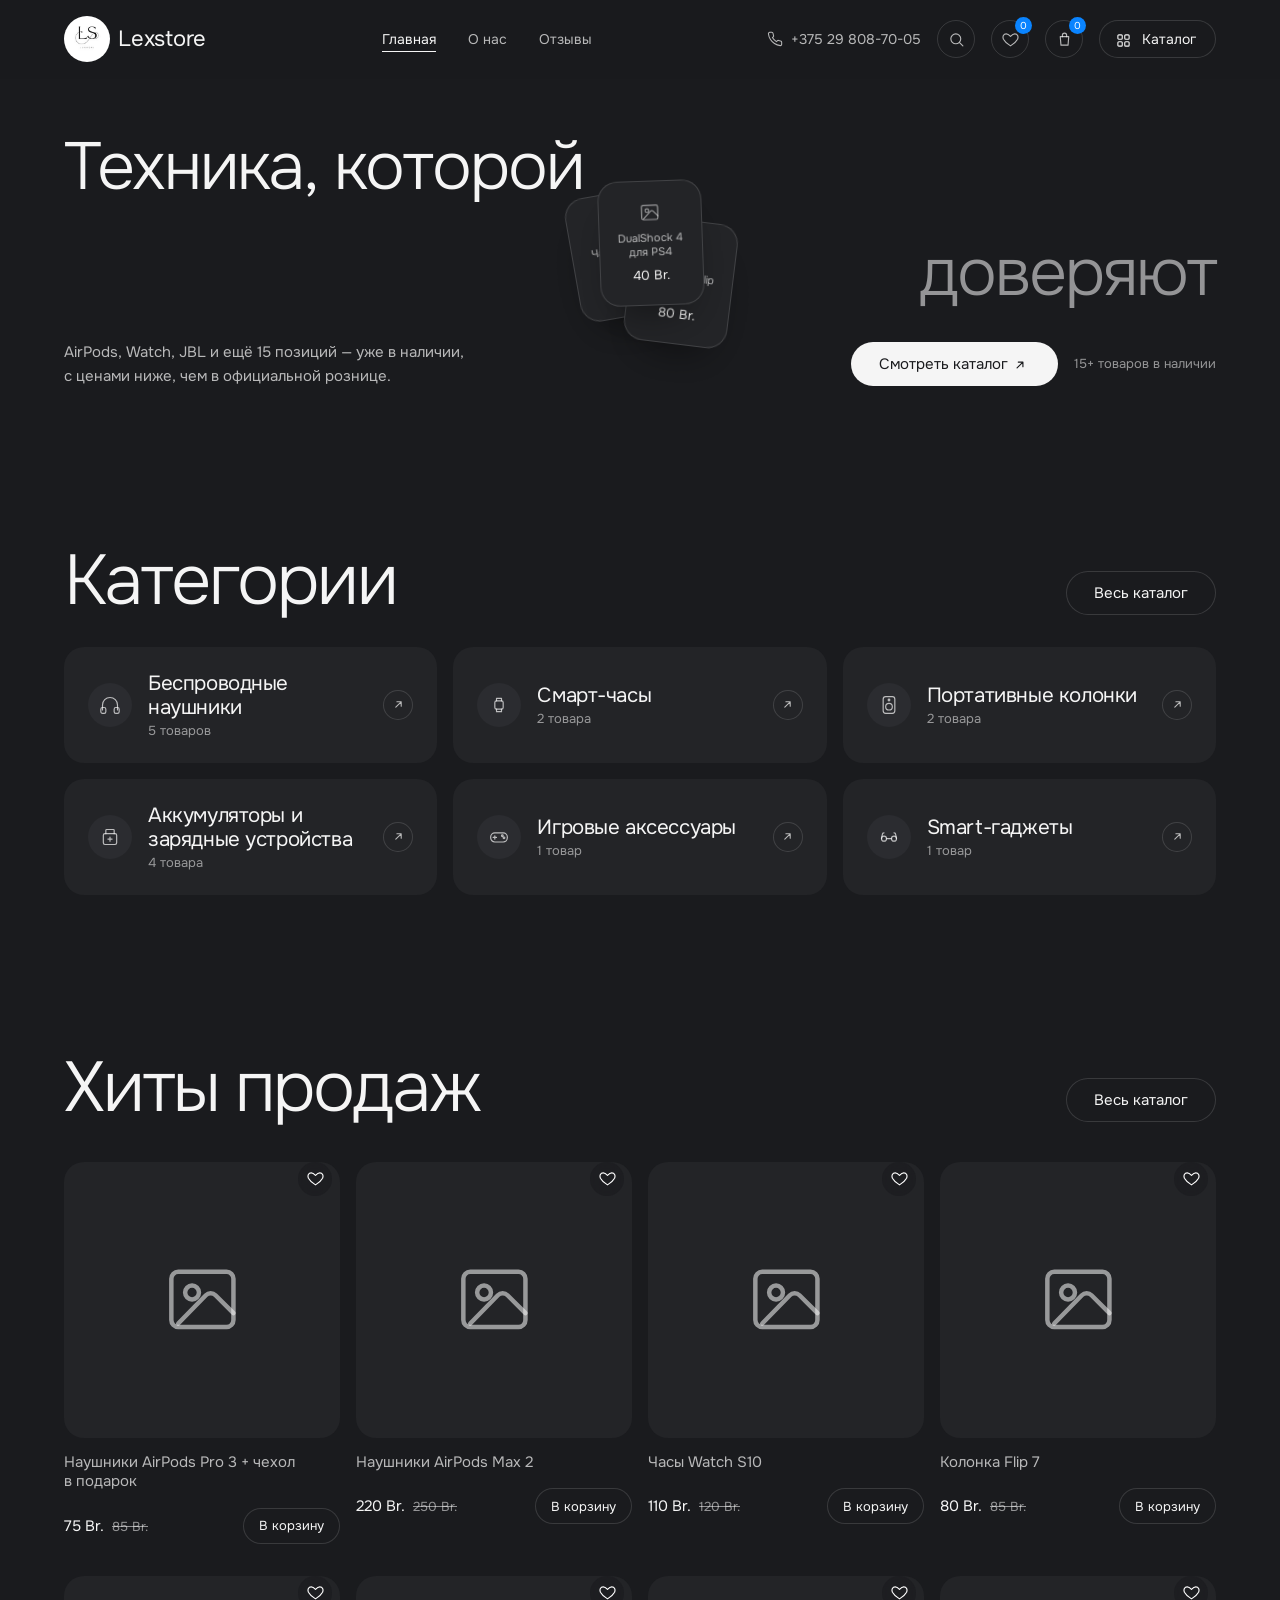
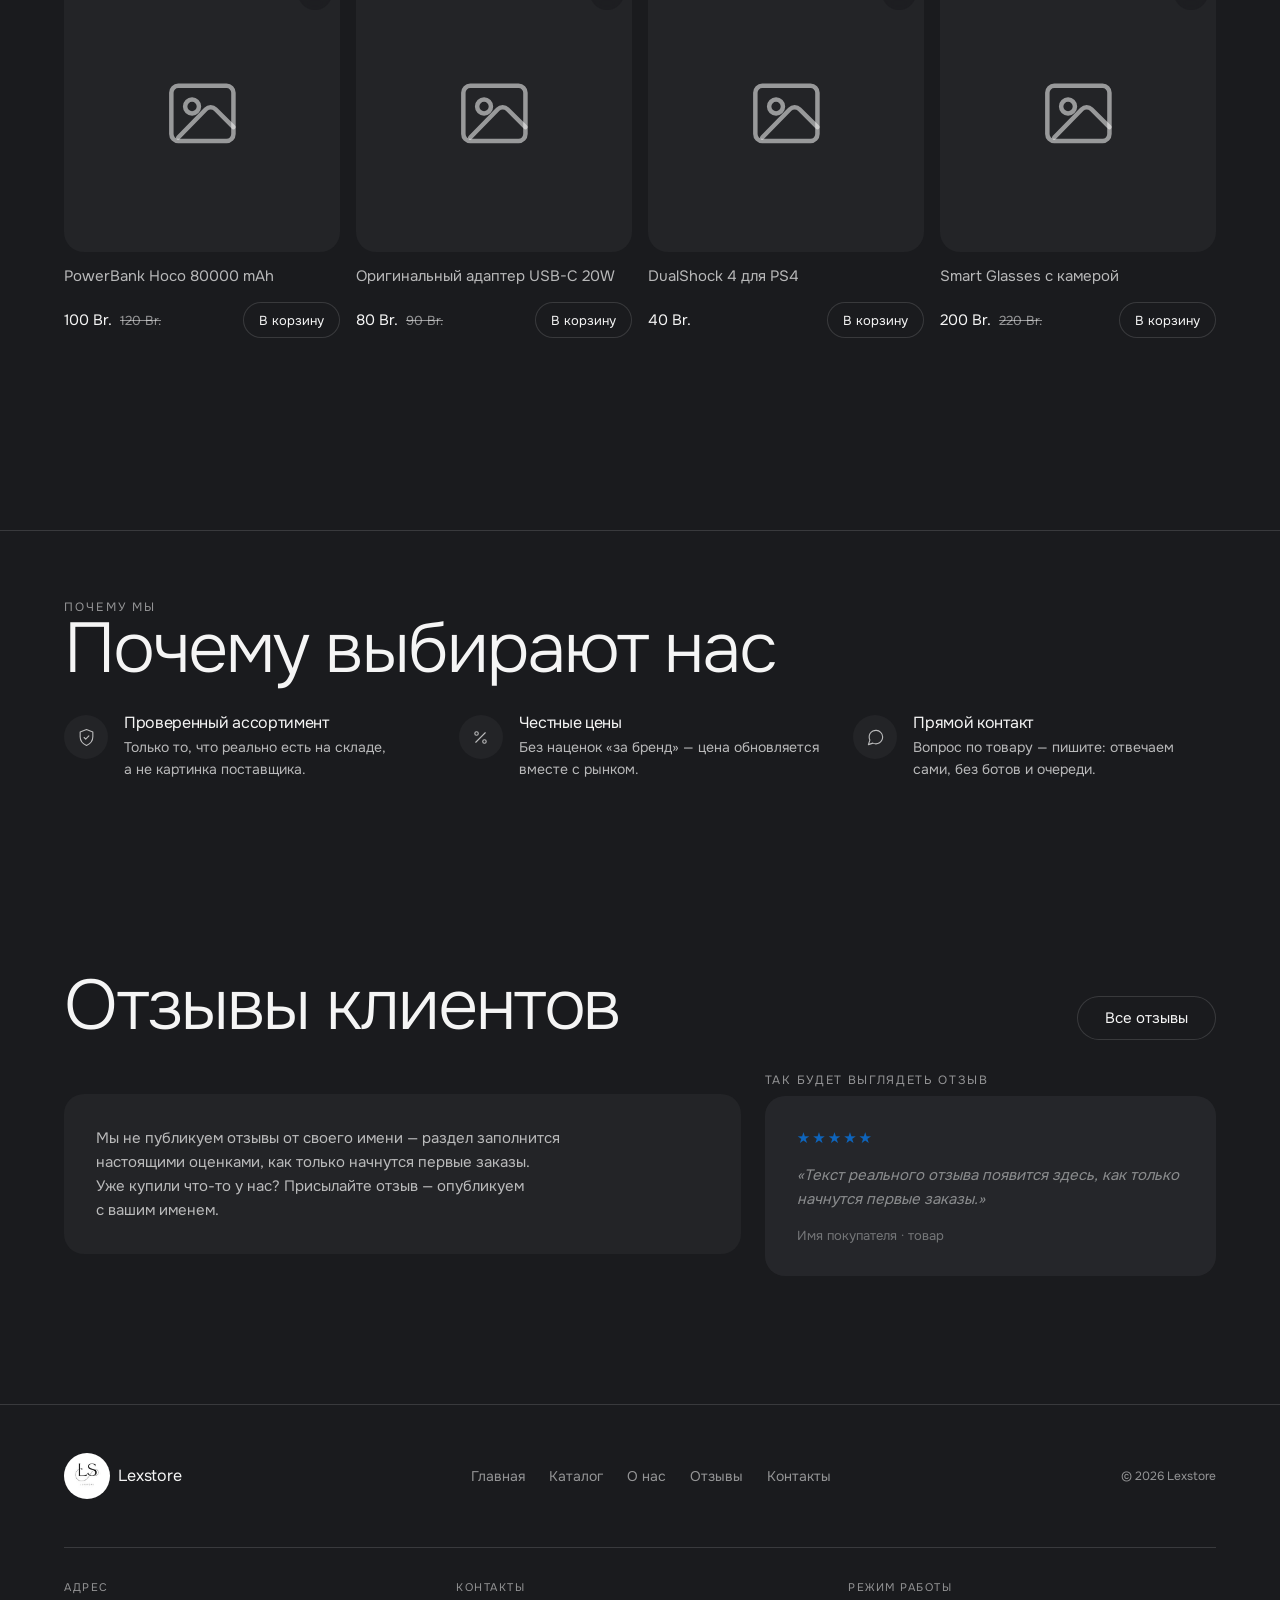
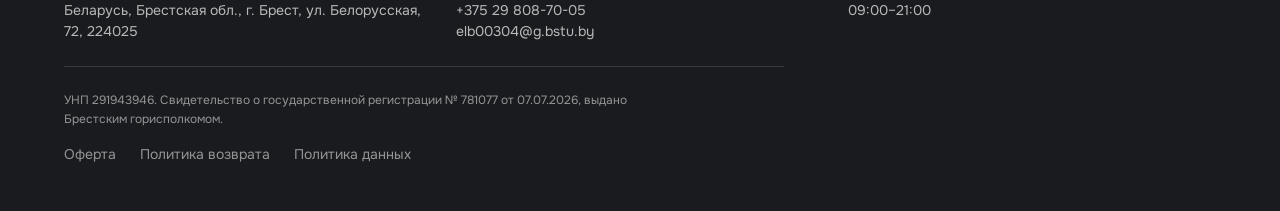
==== index.html @ 98056ded "Публикация сайта Lexstore" ====
<!doctype html>
<html lang="ru">
<head>
<meta charset="UTF-8">
<meta name="viewport" content="width=device-width, initial-scale=1">
<title>Lexstore — оригинальная техника</title>
<meta name="description" content="AirPods, Watch, JBL и ещё 15 позиций уже в наличии.">
<meta property="og:type" content="website">
<meta property="og:site_name" content="Lexstore">
<meta property="og:locale" content="ru_RU">
<meta property="og:title" content="Lexstore — оригинальная техника">
<meta property="og:description" content="AirPods, Watch, JBL и ещё 15 позиций уже в наличии.">
<!-- TODO: swap lexstore.by for the real domain once the site is deployed -->
<meta property="og:image" content="https://lexstore.by/assets/brand/logo.jpg">
<meta property="og:url" content="https://lexstore.by/index.html">
<meta name="twitter:card" content="summary">
<link rel="icon" href="assets/brand/logo.jpg">
<link rel="preconnect" href="https://fonts.googleapis.com">
<link rel="preconnect" href="https://fonts.gstatic.com" crossorigin>
<link href="https://fonts.googleapis.com/css2?family=Onest:wght@300;400&display=swap" rel="stylesheet">
<link rel="stylesheet" href="styles.css">
</head>
<body>

<header class="site-header">
  <a class="brand" href="index.html">
    <img src="assets/brand/logo.jpg" alt="Lexstore">
    <span>Lexstore</span>
  </a>
  <nav class="site-nav">
    <a href="index.html" class="is-active">Главная</a>
    <a href="about.html">О нас</a>
    <a href="reviews.html">Отзывы</a>
  </nav>
  <div class="site-actions">
    <a class="site-actions__phone" href="tel:+375298087005">
      <svg viewBox="0 0 24 24" fill="none" stroke="currentColor" stroke-width="1.6" stroke-linecap="round" stroke-linejoin="round"><path d="M22 16.92v3a2 2 0 0 1-2.18 2 19.79 19.79 0 0 1-8.63-3.07 19.5 19.5 0 0 1-6-6 19.79 19.79 0 0 1-3.07-8.67A2 2 0 0 1 4.11 2h3a2 2 0 0 1 2 1.72c.127.96.362 1.903.7 2.81a2 2 0 0 1-.45 2.11L8.09 9.91a16 16 0 0 0 6 6l1.27-1.27a2 2 0 0 1 2.11-.45c.907.338 1.85.573 2.81.7A2 2 0 0 1 22 16.92Z"/></svg>
      <span>+375&nbsp;29&nbsp;808-70-05</span>
    </a>
    <button class="icon-btn" type="button" data-search-toggle aria-label="Поиск по каталогу" aria-expanded="false">
      <svg viewBox="0 0 24 24" fill="none" stroke="currentColor" stroke-width="1.6" stroke-linecap="round" stroke-linejoin="round"><circle cx="11" cy="11" r="7"/><path d="m21 21-4.3-4.3"/></svg>
    </button>
    <a class="icon-btn" href="wishlist.html" aria-label="Избранное">
      <svg viewBox="0 0 24 24" fill="none" stroke="currentColor" stroke-width="1.6" stroke-linecap="round" stroke-linejoin="round"><path d="M12 21s-7.5-4.6-10-9.3C.5 8 2 4 6 4c2.2 0 3.7 1.2 6 3.7C14.3 5.2 15.8 4 18 4c4 0 5.5 4 4 7.7C19.5 16.4 12 21 12 21z"/></svg>
      <span class="icon-btn__badge" data-wishlist-badge>0</span>
    </a>
    <a class="icon-btn" href="cart.html" aria-label="Корзина">
      <svg viewBox="0 0 24 24" fill="none" stroke="currentColor" stroke-width="1.6" stroke-linecap="round" stroke-linejoin="round"><path d="M6 8h12l-1 12H7L6 8Z"/><path d="M9 8V6a3 3 0 0 1 6 0v2"/></svg>
      <span class="icon-btn__badge" data-cart-badge>0</span>
    </a>
    <a class="btn btn--outline" href="catalog.html" aria-label="Перейти в каталог">
      <span class="btn__fill"></span>
      <svg class="btn__arrow" width="15" height="15" viewBox="0 0 24 24" fill="none" stroke="currentColor" stroke-width="1.8" stroke-linecap="round" stroke-linejoin="round"><rect x="3" y="3" width="7" height="7" rx="1.5"/><rect x="14" y="3" width="7" height="7" rx="1.5"/><rect x="3" y="14" width="7" height="7" rx="1.5"/><rect x="14" y="14" width="7" height="7" rx="1.5"/></svg>
      <span class="btn__label">Каталог</span>
    </a>
  </div>
</header>

<div class="search-panel" data-search-panel hidden>
  <form class="wrap search-panel__inner" data-search-form>
    <svg viewBox="0 0 24 24" fill="none" stroke="currentColor" stroke-width="1.6" stroke-linecap="round" stroke-linejoin="round"><circle cx="11" cy="11" r="7"/><path d="m21 21-4.3-4.3"/></svg>
    <input type="search" data-search-input placeholder="Искать товар — например, AirPods" autocomplete="off">
    <button type="submit" class="btn btn--solid">
      <span class="btn__fill"></span>
      <span class="btn__label">Найти</span>
    </button>
  </form>
</div>

<main>
  <section class="hero">
    <div class="wrap hero__grid" data-rise-group>
      <div class="hero__headings">
        <h1 class="hero__line hero__line--1 rise" style="--d:900ms">Техника,&nbsp;которой</h1>

        <div class="hero__stage" data-hero-cascade></div>

        <h1 class="hero__line hero__line--2 rise" style="--d:1040ms">доверяют</h1>
      </div>

      <div class="hero__meta">
        <p class="hero__sub rise" style="--d:1200ms">AirPods,&nbsp;Watch, JBL и&nbsp;ещё 15&nbsp;позиций — уже в&nbsp;наличии, с&nbsp;ценами ниже, чем в&nbsp;официальной рознице.</p>
        <div class="hero__cta rise" style="--d:1200ms">
          <a class="btn btn--solid" href="catalog.html">
            <span class="btn__fill"></span>
            <span class="btn__label">Смотреть каталог</span>
            <svg class="btn__arrow" width="14" height="14" viewBox="0 0 24 24" fill="none" stroke="currentColor" stroke-width="2" stroke-linecap="round" stroke-linejoin="round"><path d="M7 17 17 7M9 7h8v8"/></svg>
          </a>
          <span class="reassure">15+&nbsp;товаров в&nbsp;наличии</span>
        </div>
      </div>
    </div>
  </section>

  <section class="categories">
    <div class="wrap">
      <div class="categories__head" data-rise-group>
        <h2 class="rise" style="--d:0ms">Категории</h2>
        <a class="btn btn--outline rise" style="--d:80ms" href="catalog.html">
          <span class="btn__fill"></span>
          <span class="btn__label">Весь каталог</span>
        </a>
      </div>
      <div class="cat-grid" data-category-grid data-rise-group></div>
    </div>
  </section>

  <section class="hits">
    <div class="wrap">
      <div class="hits__head" data-rise-group>
        <h2 class="rise" style="--d:0ms">Хиты продаж</h2>
        <a class="btn btn--outline rise" style="--d:80ms" href="catalog.html">
          <span class="btn__fill"></span>
          <span class="btn__label">Весь каталог</span>
        </a>
      </div>
      <div class="product-grid hits-grid" data-hits-grid data-rise-group></div>
    </div>
  </section>

  <section class="why-us">
    <div class="wrap">
      <div class="why-us__head" data-rise-group>
        <span class="label rise" style="--d:0ms">Почему мы</span>
        <h2 class="rise" style="--d:60ms">Почему выбирают&nbsp;нас</h2>
      </div>
      <div class="why-us__row" data-rise-group>
        <div class="why-us__item rise" style="--d:0ms">
          <span class="why-us__icon"><svg viewBox="0 0 24 24" fill="none" stroke="currentColor" stroke-width="1.4" stroke-linecap="round" stroke-linejoin="round"><path d="M12 2 4 5v6c0 5 3.5 9 8 11 4.5-2 8-6 8-11V5z"/><path d="m9 12 2 2 4-4"/></svg></span>
          <div>
            <h3>Проверенный ассортимент</h3>
            <p>Только то, что реально есть на&nbsp;складе, а&nbsp;не&nbsp;картинка поставщика.</p>
          </div>
        </div>
        <div class="why-us__item rise" style="--d:80ms">
          <span class="why-us__icon"><svg viewBox="0 0 24 24" fill="none" stroke="currentColor" stroke-width="1.4" stroke-linecap="round" stroke-linejoin="round"><circle cx="7" cy="7" r="2.2"/><circle cx="17" cy="17" r="2.2"/><path d="M18 6 6 18"/></svg></span>
          <div>
            <h3>Честные цены</h3>
            <p>Без наценок «за бренд» — цена обновляется вместе с&nbsp;рынком.</p>
          </div>
        </div>
        <div class="why-us__item rise" style="--d:160ms">
          <span class="why-us__icon"><svg viewBox="0 0 24 24" fill="none" stroke="currentColor" stroke-width="1.4" stroke-linecap="round" stroke-linejoin="round"><path d="M21 11.5a8.38 8.38 0 0 1-.9 3.8 8.5 8.5 0 0 1-7.6 4.7 8.38 8.38 0 0 1-3.8-.9L3 21l1.9-5.7a8.38 8.38 0 0 1-.9-3.8 8.5 8.5 0 0 1 4.7-7.6 8.38 8.38 0 0 1 3.8-.9h.5a8.48 8.48 0 0 1 8 8v.5z"/></svg></span>
          <div>
            <h3>Прямой контакт</h3>
            <p>Вопрос по&nbsp;товару — пишите: отвечаем сами, без&nbsp;ботов и&nbsp;очереди.</p>
          </div>
        </div>
      </div>
    </div>
  </section>

  <section class="home-reviews">
    <div class="wrap">
      <div class="home-reviews__head" data-rise-group>
        <h2 class="rise" style="--d:0ms">Отзывы клиентов</h2>
        <a class="btn btn--outline rise" style="--d:80ms" href="reviews.html">
          <span class="btn__fill"></span>
          <span class="btn__label">Все отзывы</span>
        </a>
      </div>
      <div class="home-reviews__row" data-rise-group>
        <div class="home-reviews__note rise" style="--d:0ms">
          <p>Мы не публикуем отзывы от своего имени — раздел заполнится настоящими оценками, как только начнутся первые заказы. Уже купили что-то у&nbsp;нас? Присылайте отзыв — опубликуем с&nbsp;вашим именем.</p>
        </div>
        <div class="review-preview rise" style="--d:80ms">
          <span class="review-preview__tag">Так будет выглядеть отзыв</span>
          <div class="review-preview__card">
            <div class="review-preview__stars" aria-hidden="true">★★★★★</div>
            <p>«Текст реального отзыва появится здесь, как только начнутся первые заказы.»</p>
            <span class="review-preview__name">Имя покупателя · товар</span>
          </div>
        </div>
      </div>
    </div>
  </section>
</main>

<footer class="site-footer">
  <div class="wrap site-footer__row">
    <a class="brand" href="index.html">
      <img src="assets/brand/logo.jpg" alt="Lexstore">
      <span>Lexstore</span>
    </a>
    <nav>
      <a href="index.html">Главная</a>
      <a href="catalog.html">Каталог</a>
      <a href="about.html">О нас</a>
      <a href="reviews.html">Отзывы</a>
      <a href="about.html#contacts">Контакты</a>
    </nav>
    <small>© 2026 Lexstore</small>
  </div>

  <div class="wrap">
    <dl class="site-footer__contacts">
      <div>
        <dt>Адрес</dt>
        <dd>Беларусь, Брестская обл., г.&nbsp;Брест, ул.&nbsp;Белорусская, 72, 224025</dd>
      </div>
      <div>
        <dt>Контакты</dt>
        <dd><a href="tel:+375298087005">+375&nbsp;29&nbsp;808-70-05</a><br><a href="mailto:elb00304@g.bstu.by">elb00304@g.bstu.by</a></dd>
      </div>
      <div>
        <dt>Режим работы</dt>
        <dd>09:00–21:00</dd>
      </div>
    </dl>
    <p class="site-footer__legal">УНП 291943946. Свидетельство о государственной регистрации №&nbsp;781077 от&nbsp;07.07.2026, выдано Брестским горисполкомом.</p>
    <nav class="site-footer__legal-links">
      <a href="legal.html#oferta">Оферта</a>
      <a href="legal.html#returns">Политика возврата</a>
      <a href="legal.html#privacy">Политика данных</a>
    </nav>
  </div>
</footer>

<script src="script.js"></script>
</body>
</html>
---- styles.css ----
/* ============================================================
   Lexstore — design tokens
   ============================================================ */
:root {
  /* colour — graphite ground, warm-white ink, cool accent */
  --bg: #1a1b1e;
  --bg-soft: #232427;
  --bg-soft-2: #2b2c30;
  --ink: #f5f5f5;
  --ink-70: rgba(245, 245, 245, .72);
  --ink-55: rgba(245, 245, 245, .56);
  --line: rgba(245, 245, 245, .14);
  --accent: #0a84ff;
  --accent-ink: #ffffff;
  --on-light: #1a1b1e;

  /* type */
  --font-display: "Onest", "Segoe UI", system-ui, sans-serif;
  --font-body: "Onest", "Segoe UI", system-ui, sans-serif;

  /* radius family */
  --r-flat: 0;
  --r-pill: 999px;
  --r-card: 20px;

  /* motion */
  --ease: cubic-bezier(.22, 1, .36, 1);

  /* spacing scale */
  --sp-1: 8px;
  --sp-2: 16px;
  --sp-3: 24px;
  --sp-4: 32px;
  --sp-5: 48px;
  --sp-6: 64px;
  --sp-7: 96px;
  --sp-8: 128px;

  --side: clamp(20px, 5vw, 64px);
}

* { box-sizing: border-box; }

/* the `hidden` attribute must always win: any element whose class also sets
   its own `display` (a grid section, a flex row…) otherwise silently
   overrides the UA `[hidden]{display:none}` rule and stays on screen. */
[hidden] { display: none !important; }

html { -webkit-text-size-adjust: 100%; }

body {
  margin: 0;
  background: var(--bg);
  color: var(--ink);
  font-family: var(--font-body);
  font-weight: 400;
  -webkit-font-smoothing: antialiased;
  /* overflow-x alone would silently compute overflow-y to `auto`, turning
     body into its own scroll container and breaking position:sticky (the
     hero pin) against the real viewport — pin overflow-y explicitly. */
  overflow-x: hidden;
  overflow-y: visible;
}

img { max-width: 100%; display: block; }

a { color: inherit; text-decoration: none; }

::selection { background: var(--accent); color: var(--accent-ink); }

/* ============================================================
   Typography
   ============================================================ */
h1, h2, h3 {
  margin: 0;
  font-family: var(--font-display);
  font-weight: 300;
  hyphens: none;
}

h1 {
  font-size: clamp(2.2rem, 5.2vw, 4.6rem);
  line-height: 1.05;
  letter-spacing: -0.03em;
}

h2 {
  font-size: clamp(2rem, 5.5vw, 4.4rem);
  line-height: 0.95;
  letter-spacing: -0.03em;
  text-wrap: balance;
}

h3 {
  font-size: clamp(18px, 1.6vw, 22px);
  font-weight: 400;
  line-height: 1.05;
  letter-spacing: -0.02em;
}

p {
  font-size: clamp(15px, 1.1vw, 18px);
  line-height: 1.6;
  max-width: 56ch;
  color: var(--ink-70);
  text-wrap: pretty;
}

.label {
  display: inline-block;
  font-size: 12px;
  font-weight: 400;
  text-transform: uppercase;
  letter-spacing: 0.18em;
  color: var(--ink-55);
}

/* ============================================================
   Layout helpers
   ============================================================ */
.wrap {
  max-width: 1400px;
  margin: 0 auto;
  padding-left: var(--side);
  padding-right: var(--side);
}

.visually-hidden {
  position: absolute;
  width: 1px; height: 1px;
  overflow: hidden;
  clip: rect(0 0 0 0);
  white-space: nowrap;
}

/* ============================================================
   Header
   ============================================================ */
.site-header {
  position: fixed;
  top: 0; left: 0; right: 0;
  z-index: 40;
  display: flex;
  align-items: center;
  justify-content: space-between;
  padding: var(--sp-2) var(--side);
  background: rgba(26, 27, 30, .72);
  backdrop-filter: blur(18px);
  -webkit-backdrop-filter: blur(18px);
  border-bottom: 1px solid transparent;
  transition: border-color 400ms var(--ease), background 400ms var(--ease);
}

.site-header.is-scrolled {
  border-bottom-color: var(--line);
}

.brand {
  display: flex;
  align-items: center;
  gap: var(--sp-1);
}

.brand img {
  width: 46px;
  height: 46px;
  border-radius: 50%;
  object-fit: cover;
}

.brand span {
  font-family: var(--font-display);
  font-weight: 400;
  font-size: 22px;
  letter-spacing: -0.01em;
  color: var(--ink);
}

.site-nav {
  display: flex;
  align-items: center;
  gap: var(--sp-4);
}

.site-nav a {
  position: relative;
  font-size: 14px;
  color: var(--ink-70);
  transition: color 320ms var(--ease);
}

.site-nav a::after {
  content: "";
  position: absolute;
  left: 0;
  right: 0;
  bottom: -4px;
  height: 1px;
  background: currentColor;
  transform: scaleX(0);
  transform-origin: left;
  transition: transform 420ms var(--ease);
}

.site-nav a:hover,
.site-nav a.is-active {
  color: var(--ink);
}

.site-nav a:hover::after { transform: scaleX(1); }
.site-nav a.is-active::after { transform: scaleX(1); transform-origin: left; }

/* ============================================================
   Header actions — phone, search, cart, catalog button
   ============================================================ */
.site-actions {
  display: flex;
  align-items: center;
  gap: var(--sp-2);
}

.site-actions__phone {
  display: flex;
  align-items: center;
  gap: 8px;
  font-size: 14px;
  color: var(--ink-70);
  transition: color 320ms var(--ease);
}

.site-actions__phone svg { width: 16px; height: 16px; flex: none; }
.site-actions__phone:hover { color: var(--ink); }

.icon-btn {
  position: relative;
  display: flex;
  align-items: center;
  justify-content: center;
  width: 38px;
  height: 38px;
  flex: none;
  border-radius: var(--r-pill);
  border: 1px solid var(--line);
  color: var(--ink-70);
  background: none;
  cursor: pointer;
  transition: border-color 320ms var(--ease), color 320ms var(--ease), transform 320ms var(--ease);
}

.icon-btn:hover { border-color: var(--ink); color: var(--ink); transform: translateY(-1px); }
.icon-btn svg { width: 17px; height: 17px; }

.icon-btn__badge {
  position: absolute;
  top: -4px;
  right: -4px;
  min-width: 17px;
  height: 17px;
  padding: 0 4px;
  border-radius: var(--r-pill);
  background: var(--accent);
  color: #fff;
  font-size: 10px;
  font-weight: 400;
  display: flex;
  align-items: center;
  justify-content: center;
  font-variant-numeric: tabular-nums;
}

.site-actions .btn { padding: 0 20px; min-height: 38px; font-size: 14px; }

/* search panel — collapses under the header, expands on toggle */
.search-panel {
  position: fixed;
  top: 0;
  left: 0;
  right: 0;
  z-index: 39;
  overflow: hidden;
  max-height: 0;
  background: var(--bg-soft);
  border-bottom: 1px solid transparent;
  transition: max-height 420ms var(--ease), border-color 420ms var(--ease);
}

.search-panel.is-open {
  max-height: 88px;
  border-bottom-color: var(--line);
}

.search-panel__inner {
  display: flex;
  align-items: center;
  gap: var(--sp-2);
  padding: 84px 0 var(--sp-3);
}

.search-panel__inner svg { width: 18px; height: 18px; color: var(--ink-55); flex: none; }

.search-panel__inner input {
  flex: 1;
  min-width: 0;
  border: none;
  background: none;
  outline: none;
  font-family: var(--font-body);
  font-size: 16px;
  color: var(--ink);
}

.search-panel__inner input::placeholder { color: var(--ink-55); }

/* ============================================================
   Buttons — exactly two types, site-wide
   ============================================================ */
.btn {
  position: relative;
  overflow: hidden;
  display: inline-flex;
  align-items: center;
  justify-content: center;
  gap: 8px;
  min-height: 44px;
  padding: 0 28px;
  border-radius: var(--r-pill);
  font-family: var(--font-body);
  font-size: 15px;
  font-weight: 400;
  cursor: pointer;
  border: none;
  background: none;
  transform: translateY(0) scale(1);
  transition: transform 420ms var(--ease), box-shadow 420ms var(--ease);
}

/* lift on hover, tactile press on click — every button on the site shares this */
.btn:hover { transform: translateY(-3px); }
.btn:active { transform: translateY(-1px) scale(.96); transition-duration: 140ms; }
.btn:disabled, .btn[disabled] { opacity: .4; cursor: not-allowed; pointer-events: none; transform: none; }

.btn__fill {
  position: absolute;
  inset: 0;
  z-index: 0;
  transform: scaleX(0);
  transform-origin: left;
  transition: transform 500ms var(--ease);
}

.btn__label {
  position: relative;
  z-index: 2;
  transition: color 320ms var(--ease);
}

.btn__arrow {
  position: relative;
  z-index: 2;
  flex: none;
  transform: translate(-3px, 1px);
  transition: transform 520ms var(--ease), color 320ms var(--ease);
}
.btn:hover .btn__arrow { transform: translate(2px, -1px); }

/* solid pill */
.btn--solid {
  background: var(--ink);
  color: var(--bg);
  box-shadow: 0 1px 0 rgba(0, 0, 0, 0);
}
.btn--solid .btn__fill { background: var(--accent); }
.btn--solid:hover .btn__fill { transform: scaleX(1); }
.btn--solid:hover { box-shadow: 0 16px 32px -14px rgba(0, 0, 0, .6); }
.btn--solid:hover .btn__label,
.btn--solid:hover .btn__arrow { color: #fff; }

/* outline pill */
.btn--outline {
  color: var(--ink);
  box-shadow: inset 0 0 0 1px var(--line);
}
.btn--outline .btn__fill { background: var(--ink); }
.btn--outline:hover .btn__fill { transform: scaleX(1); }
.btn--outline:hover {
  box-shadow: inset 0 0 0 1px var(--line), 0 16px 32px -16px rgba(0, 0, 0, .55);
}
.btn--outline:hover .btn__label,
.btn--outline:hover .btn__arrow { color: var(--bg); }

.reassure {
  font-size: 13px;
  color: var(--ink-55);
}

/* ============================================================
   Filter chips — reuse outline / solid pill system
   ============================================================ */
.chip {
  position: relative;
  overflow: hidden;
  display: inline-flex;
  align-items: center;
  height: 40px;
  padding: 0 20px;
  border-radius: var(--r-pill);
  font-size: 14px;
  color: var(--ink-70);
  box-shadow: inset 0 0 0 1px var(--line);
  cursor: pointer;
  background: none;
  transform: translateY(0);
  font-family: var(--font-body);
  transition: color 320ms var(--ease), box-shadow 320ms var(--ease), transform 320ms var(--ease);
}

.chip__label { position: relative; z-index: 2; }

.chip__fill {
  position: absolute;
  inset: 0;
  background: var(--ink);
  transform: scaleX(0);
  transform-origin: left;
  transition: transform 460ms var(--ease);
}

.chip.is-active { color: var(--bg); box-shadow: inset 0 0 0 1px var(--ink); }
.chip.is-active .chip__fill { transform: scaleX(1); }
.chip:not(.is-active):hover { box-shadow: inset 0 0 0 1px var(--ink); transform: translateY(-2px); }
.chip:active { transform: translateY(0) scale(.96); transition-duration: 140ms; }

/* ============================================================
   Motion — entrance
   ============================================================ */
.rise {
  opacity: 0;
  transform: translateY(28px);
  filter: blur(14px);
}

.is-in .rise {
  opacity: 1;
  transform: none;
  filter: blur(0);
  transition:
    opacity 900ms var(--ease) var(--d, 0ms),
    transform 900ms var(--ease) var(--d, 0ms),
    filter 900ms var(--ease) var(--d, 0ms);
}

@media (prefers-reduced-motion: reduce) {
  .rise { transition-delay: 0ms !important; }
  * { animation-duration: 0.001ms !important; transition-duration: 0.001ms !important; }
}

/* ============================================================
   Hero — Scheme B, typography behind the object
   Deliberately NOT a full-viewport block: it's sized to its content so
   the next section (Категории) is already peeking in on the first frame,
   with zero scroll. (An earlier version pinned this for a full extra
   screen of scroll-driven rotation — that can't coexist with keeping the
   hero short, so this trades that flourish for a hover-driven card
   cascade that costs no extra height.)
   ============================================================ */
.hero {
  position: relative;
  padding: 132px 0 var(--sp-6);
  background: var(--bg);
}

.hero__grid {
  position: relative;
  width: 100%;
}

.hero__line {
  display: block;
}

.hero__line--1 {
  text-align: left;
}

.hero__line--2 {
  text-align: right;
  color: var(--ink-55);
}

/* headings sit in normal flow with a small, fixed gap — the stage below
   overlaps them purely visually (position: absolute, out of flow), so no
   viewport width can ever make it collide with or push the text around */
.hero__headings {
  position: relative;
  display: flex;
  flex-direction: column;
  gap: clamp(20px, 4vh, 44px);
  z-index: 1;
}

.hero__stage {
  position: absolute;
  top: 50%;
  left: 50%;
  /* biased down and right, toward the muted second line rather than the
     primary headline — the overlap should touch "доверяют", not blot out
     "которой" */
  transform: translate(-38%, -22%);
  z-index: 2;
  width: clamp(140px, 14vw, 190px);
  aspect-ratio: 1 / 1;
}

/* three real catalog items, fanned like a hand of cards — the honest
   alternative to a single product photo we don't have a clean shot of
   yet. Hover fans them further apart; nothing here needs JS. */
.hero__cascade-card {
  position: absolute;
  width: 58%;
  aspect-ratio: 1 / 1.2;
  padding: var(--sp-2);
  border-radius: var(--r-card);
  background: var(--bg-soft);
  box-shadow: 0 22px 44px -20px rgba(0, 0, 0, .55), inset 0 0 0 1px var(--line);
  display: flex;
  flex-direction: column;
  align-items: center;
  justify-content: center;
  gap: 8px;
  text-align: center;
  transition: transform 560ms var(--ease), box-shadow 420ms var(--ease);
}

.hero__cascade-card svg { width: 30%; height: auto; color: var(--ink-55); }
.hero__cascade-card__name { font-size: 11px; line-height: 1.25; color: var(--ink-70); }
.hero__cascade-card__price { font-size: 13px; color: var(--ink); }

.hero__cascade-card:nth-child(1) { top: 6%;  left: 0%;  transform: rotate(-10deg); z-index: 1; }
.hero__cascade-card:nth-child(2) { top: 22%; left: 32%; transform: rotate(7deg);   z-index: 2; }
.hero__cascade-card:nth-child(3) { top: 0%;  left: 15%; transform: rotate(-2deg);  z-index: 3; }

.hero__stage:hover .hero__cascade-card:nth-child(1) { transform: rotate(-18deg) translate(-14px, 6px); }
.hero__stage:hover .hero__cascade-card:nth-child(2) { transform: rotate(13deg) translate(14px, -4px); }
.hero__stage:hover .hero__cascade-card:nth-child(3) {
  transform: rotate(-3deg) translateY(-10px);
  box-shadow: 0 30px 56px -20px rgba(0, 0, 0, .65), inset 0 0 0 1px var(--line);
}

.hero__meta {
  display: flex;
  flex-wrap: wrap;
  align-items: center;
  justify-content: space-between;
  gap: var(--sp-3);
  margin-top: var(--sp-4);
}

.hero__sub {
  margin: 0;
  max-width: 46ch;
}

.hero__cta {
  display: flex;
  align-items: center;
  gap: var(--sp-2);
}

/* ============================================================
   Category strip
   ============================================================ */
.categories {
  padding: var(--sp-7) 0 var(--sp-6);
}

.categories__head {
  display: flex;
  align-items: flex-end;
  justify-content: space-between;
  gap: var(--sp-3);
  margin-bottom: var(--sp-4);
}

.cat-grid {
  display: grid;
  grid-template-columns: repeat(3, 1fr);
  gap: var(--sp-2);
}

/* no product photography yet — a plain icon tile stands in, with an
   honest product count instead of a picture */
.cat-card {
  position: relative;
  display: flex;
  align-items: center;
  gap: var(--sp-2);
  padding: var(--sp-3);
  border-radius: var(--r-card);
  background: var(--bg-soft);
  transition: background 320ms var(--ease), transform 420ms var(--ease);
}

.cat-card:hover {
  background: var(--bg-soft-2);
  transform: translateY(-3px);
}

.cat-card__icon {
  flex: none;
  width: 44px;
  height: 44px;
  border-radius: 50%;
  display: flex;
  align-items: center;
  justify-content: center;
  background: var(--bg-soft-2);
  color: var(--ink-70);
  transition: background 320ms var(--ease), color 320ms var(--ease);
}

.cat-card:hover .cat-card__icon { background: var(--accent); color: #fff; }
.cat-card__icon svg { width: 20px; height: 20px; }

.cat-card__body {
  flex: 1;
  min-width: 0;
}

.cat-card__body h3 {
  font-weight: 400;
  line-height: 1.2;
  margin-bottom: 2px;
}

.cat-card__count {
  display: block;
  font-size: 13px;
  color: var(--ink-55);
}

.cat-card__arrow {
  flex: none;
  width: 30px;
  height: 30px;
  border-radius: 50%;
  display: flex;
  align-items: center;
  justify-content: center;
  box-shadow: inset 0 0 0 1px var(--line);
  transition: transform 520ms var(--ease), background 320ms var(--ease), box-shadow 320ms var(--ease);
}

.cat-card:hover .cat-card__arrow {
  transform: translate(3px, -3px);
  background: var(--ink);
  box-shadow: inset 0 0 0 1px var(--ink);
}

.cat-card__arrow svg { width: 13px; height: 13px; stroke: var(--ink-70); transition: stroke 320ms var(--ease); }
.cat-card:hover .cat-card__arrow svg { stroke: var(--bg); }

/* ============================================================
   Hits — homepage product grid (reuses .product-card / .product-grid)
   ============================================================ */
.hits {
  padding: var(--sp-7) 0 var(--sp-6);
}

.hits__head {
  display: flex;
  align-items: flex-end;
  justify-content: space-between;
  gap: var(--sp-3);
  margin-bottom: var(--sp-4);
}

/* ============================================================
   Why us — three true, checked claims, not a wishlist
   ============================================================ */
.why-us {
  padding: var(--sp-6) 0 var(--sp-7);
  border-top: 1px solid var(--line);
}

.why-us__head { margin-bottom: var(--sp-4); }

.why-us__row {
  display: flex;
  gap: var(--sp-4);
}

.why-us__item {
  flex: 1;
  display: flex;
  gap: var(--sp-2);
  align-items: flex-start;
}

.why-us__icon {
  flex: none;
  width: 44px;
  height: 44px;
  border-radius: 50%;
  display: flex;
  align-items: center;
  justify-content: center;
  background: var(--bg-soft);
  color: var(--ink-70);
}

.why-us__icon svg { width: 19px; height: 19px; }

.why-us__item h3 {
  font-weight: 400;
  font-size: 16px;
  margin-bottom: 4px;
}

.why-us__item p { font-size: 14px; margin: 0; }

/* ============================================================
   Reviews teaser — same honest empty-state, condensed for the homepage
   ============================================================ */
.home-reviews {
  padding: var(--sp-7) 0 var(--sp-8);
}

.home-reviews__head {
  display: flex;
  align-items: flex-end;
  justify-content: space-between;
  gap: var(--sp-3);
  margin-bottom: var(--sp-4);
}

.home-reviews__row {
  display: grid;
  grid-template-columns: 1.2fr .8fr;
  gap: var(--sp-3);
  align-items: center;
}

.home-reviews__note {
  padding: var(--sp-4);
  border-radius: var(--r-card);
  background: var(--bg-soft);
}

.home-reviews__note p { margin: 0; max-width: 52ch; }

/* ============================================================
   Footer
   ============================================================ */
.site-footer {
  border-top: 1px solid var(--line);
  padding: var(--sp-5) 0;
}

.site-footer__row {
  display: flex;
  flex-wrap: wrap;
  align-items: center;
  justify-content: space-between;
  gap: var(--sp-2);
}

.site-footer .brand span { font-size: 16px; }

.site-footer nav {
  display: flex;
  gap: var(--sp-3);
}

.site-footer nav a { font-size: 14px; color: var(--ink-55); transition: color 320ms var(--ease); }
.site-footer nav a:hover { color: var(--ink); }

.site-footer small { font-size: 12px; color: var(--ink-55); }

.site-footer__contacts {
  display: grid;
  grid-template-columns: repeat(3, 1fr);
  gap: var(--sp-3);
  margin-top: var(--sp-5);
  padding-top: var(--sp-4);
  border-top: 1px solid var(--line);
}

.site-footer__contacts dt {
  font-size: 11px;
  text-transform: uppercase;
  letter-spacing: 0.14em;
  color: var(--ink-55);
  margin-bottom: 6px;
}

.site-footer__contacts dd {
  margin: 0;
  font-size: 14px;
  line-height: 1.5;
  color: var(--ink-70);
}

.site-footer__contacts a { color: var(--ink-70); transition: color 320ms var(--ease); }
.site-footer__contacts a:hover { color: var(--ink); }

.site-footer__legal {
  margin-top: var(--sp-3);
  padding-top: var(--sp-3);
  border-top: 1px solid var(--line);
  font-size: 12px;
  line-height: 1.6;
  color: var(--ink-55);
  max-width: 90ch;
}

.site-footer__legal-links {
  display: flex;
  flex-wrap: wrap;
  gap: var(--sp-2) var(--sp-3);
  margin-top: var(--sp-2);
}

.site-footer__legal-links a {
  font-size: 12px;
  color: var(--ink-55);
  transition: color 320ms var(--ease);
}

.site-footer__legal-links a:hover { color: var(--ink-70); }

/* ============================================================
   Catalog page
   ============================================================ */
.catalog-head {
  padding: 160px 0 var(--sp-4);
}

.catalog-head h1 {
  font-size: clamp(2.4rem, 6.5vw, 5rem);
}

.filters {
  position: sticky;
  top: 76px;
  z-index: 20;
  display: flex;
  align-items: center;
  justify-content: space-between;
  flex-wrap: wrap;
  gap: var(--sp-2);
  background: rgba(26, 27, 30, .86);
  backdrop-filter: blur(14px);
  -webkit-backdrop-filter: blur(14px);
  padding: var(--sp-2) 0;
  margin-bottom: var(--sp-3);
  border-bottom: 1px solid var(--line);
}

.filters__row {
  display: flex;
  flex-wrap: wrap;
  gap: var(--sp-1);
  flex: 1;
  min-width: 0;
}

.search-status {
  display: flex;
  flex-wrap: wrap;
  align-items: center;
  gap: 10px;
  margin-bottom: var(--sp-3);
  font-size: 14px;
  color: var(--ink-70);
}

.search-status__clear {
  border: none;
  background: none;
  padding: 4px 12px;
  border-radius: var(--r-pill);
  box-shadow: inset 0 0 0 1px var(--line);
  color: var(--ink-70);
  font-family: var(--font-body);
  font-size: 13px;
  cursor: pointer;
  transition: box-shadow 320ms var(--ease), color 320ms var(--ease);
}

.search-status__clear:hover { box-shadow: inset 0 0 0 1px var(--ink); color: var(--ink); }

.product-grid {
  display: grid;
  grid-template-columns: repeat(4, 1fr);
  gap: var(--sp-3) var(--sp-2);
  padding-bottom: var(--sp-8);
}

.product-card {
  position: relative;
  display: block;
  transition: transform 420ms var(--ease);
}

.product-card:hover { transform: translateY(-5px); }

.product-card__link { display: block; }

.product-card__frame {
  position: relative;
  border-radius: var(--r-card);
  overflow: hidden;
  aspect-ratio: 1 / 1;
  background: var(--bg-soft);
  transition: box-shadow 420ms var(--ease);
}

.product-card:hover .product-card__frame {
  box-shadow: 0 22px 44px -22px rgba(0, 0, 0, .55);
}

.product-card__frame img {
  position: absolute;
  inset: 0;
  width: 100%;
  height: 100%;
  object-fit: cover;
  transition: transform 800ms var(--ease);
}

.product-card:hover .product-card__frame img { transform: scale(1.08); }

/* no photography yet — a quiet placeholder holds the card's shape and
   aspect ratio so real photos drop in later without reflowing anything */
.product-card__frame--empty {
  display: flex;
  align-items: center;
  justify-content: center;
  color: var(--ink-55);
  transition: color 320ms var(--ease), background 320ms var(--ease);
}

.product-card:hover .product-card__frame--empty {
  background: var(--bg-soft-2);
  color: var(--ink-70);
}

.product-card__frame--empty svg {
  width: 30%;
  height: 30%;
  transition: transform 700ms var(--ease);
}

.product-card:hover .product-card__frame--empty svg { transform: scale(1.08); }

.product-card__body,
.product-card__link {
  padding-top: var(--sp-1);
}

.product-card__name {
  font-size: 15px;
  font-weight: 400;
  line-height: 1.3;
  margin-bottom: 6px;
}

.product-card__price {
  display: flex;
  align-items: baseline;
  gap: 8px;
  font-size: 15px;
}

/* "hits" cards: price + add-to-cart sit below the (separate) link, so the
   button is never nested inside an <a> */
.product-card__footer {
  display: flex;
  align-items: center;
  justify-content: space-between;
  gap: var(--sp-2);
  margin-top: var(--sp-2);
}

.product-card__cta { padding: 0 16px; min-height: 36px; font-size: 13px; flex: none; }

.product-card__cta.is-added { box-shadow: inset 0 0 0 1px var(--accent); }
.product-card__cta.is-added .btn__label { color: var(--accent); }

.product-card__price .now { color: var(--ink); }
.product-card__price .old {
  color: var(--ink-55);
  text-decoration: line-through;
  font-size: 13px;
}

.product-card[hidden] { display: none; }

.empty-state {
  padding: var(--sp-6) 0;
  text-align: center;
}

/* ============================================================
   Content pages — О нас / Отзывы
   ============================================================ */
.page-head {
  padding: 160px 0 var(--sp-4);
}

.page-head h1 {
  font-size: clamp(2.4rem, 6.5vw, 5rem);
  margin: var(--sp-2) 0;
}

.page-head__lead {
  max-width: 60ch;
  font-size: clamp(16px, 1.3vw, 19px);
}

/* about — numbered points (a real ordered list of reasons, not decoration) */
.about-points {
  display: grid;
  grid-template-columns: repeat(3, 1fr);
  gap: var(--sp-3);
  padding: var(--sp-5) 0 var(--sp-7);
}

.about-point {
  padding-top: var(--sp-3);
  border-top: 1px solid var(--line);
}

.about-point__num {
  display: block;
  font-family: var(--font-display);
  font-size: 13px;
  letter-spacing: 0.1em;
  color: var(--ink-55);
  margin-bottom: var(--sp-2);
}

.about-point h3 { margin-bottom: var(--sp-1); font-weight: 400; }

.about-cta {
  padding: var(--sp-7) 0 var(--sp-8);
}

.about-cta__inner {
  display: flex;
  flex-wrap: wrap;
  align-items: center;
  justify-content: space-between;
  gap: var(--sp-3);
  padding: var(--sp-6) var(--sp-4);
  border-radius: var(--r-card);
  background: var(--bg-soft);
}

.about-cta__inner h2 {
  font-size: clamp(1.8rem, 3.4vw, 2.6rem);
  max-width: 20ch;
}

/* contacts — real registration details, live on every page via the footer
   too; this is just the fuller, easier-to-read version */
.contacts { padding: var(--sp-6) 0 var(--sp-7); }
.contacts h2 { font-size: clamp(1.8rem, 3.4vw, 2.6rem); margin: var(--sp-1) 0 var(--sp-4); }

.contacts-grid {
  display: grid;
  grid-template-columns: repeat(4, 1fr);
  gap: var(--sp-2);
}

.contact-card {
  padding: var(--sp-3);
  border-radius: var(--r-card);
  background: var(--bg-soft);
}

.contact-card__icon {
  display: flex;
  align-items: center;
  justify-content: center;
  width: 40px;
  height: 40px;
  border-radius: 50%;
  background: var(--bg-soft-2);
  color: var(--ink-70);
  margin-bottom: var(--sp-2);
}

.contact-card__icon svg { width: 18px; height: 18px; }

.contact-card dt {
  font-size: 11px;
  text-transform: uppercase;
  letter-spacing: 0.14em;
  color: var(--ink-55);
  margin-bottom: 6px;
}

.contact-card dd {
  margin: 0;
  font-size: 15px;
  line-height: 1.45;
  color: var(--ink);
}

.contact-card dd a { color: inherit; transition: color 320ms var(--ease); }
.contact-card dd a:hover { color: var(--accent); }

.contacts-legal {
  margin-top: var(--sp-4);
  font-size: 12px;
  line-height: 1.6;
  color: var(--ink-55);
  max-width: 80ch;
}

/* reviews — honest empty state, no invented testimonials */
.reviews-empty {
  display: grid;
  grid-template-columns: 1.1fr .9fr;
  gap: var(--sp-5);
  align-items: center;
  padding: var(--sp-4) 0 var(--sp-8);
}

.reviews-empty__inner {
  padding: var(--sp-5);
  border-radius: var(--r-card);
  background: var(--bg-soft);
}

.reviews-empty__inner svg { color: var(--ink-55); margin-bottom: var(--sp-2); }
.reviews-empty__inner h2 { font-weight: 400; margin-bottom: var(--sp-1); font-size: clamp(1.5rem, 2.6vw, 2rem); }
.reviews-empty__inner p { margin: 0 0 var(--sp-3); max-width: 46ch; }

.review-preview__tag {
  display: block;
  font-size: 12px;
  text-transform: uppercase;
  letter-spacing: 0.14em;
  color: var(--ink-55);
  margin-bottom: var(--sp-1);
}

.review-preview__card {
  padding: var(--sp-4);
  border-radius: var(--r-card);
  background: var(--bg-soft-2);
  opacity: .7;
}

.review-preview__stars {
  color: var(--accent);
  letter-spacing: 2px;
  margin-bottom: var(--sp-1);
  font-size: 15px;
}

.review-preview__card p {
  font-style: italic;
  margin-bottom: var(--sp-2);
}

.review-preview__name {
  display: block;
  font-size: 13px;
  color: var(--ink-55);
}

/* ============================================================
   Responsive
   ============================================================ */
@media (max-width: 900px) {
  .site-nav { gap: var(--sp-2); }
  .site-actions__phone span { display: none; }
  .site-actions { gap: var(--sp-1); }
  .cat-grid { grid-template-columns: repeat(2, 1fr); }
  .product-grid { grid-template-columns: repeat(2, 1fr); }
  .hero__stage { width: clamp(115px, 18vw, 150px); }
  .about-points { grid-template-columns: 1fr; }
  .why-us__row { flex-direction: column; align-items: flex-start; }
  .home-reviews__row { grid-template-columns: 1fr; }
  .reviews-empty { grid-template-columns: 1fr; }
  .site-footer__contacts { grid-template-columns: 1fr 1fr; }
  .contacts-grid { grid-template-columns: 1fr 1fr; }
  .cart-grid,
  .checkout-grid { grid-template-columns: 1fr; }
  .cart-summary,
  .checkout-summary { position: static; }
  .product-detail__grid { grid-template-columns: 1fr; }
  .related-grid { grid-template-columns: repeat(2, 1fr); }
}

@media (max-width: 560px) {
  .site-footer__contacts { grid-template-columns: 1fr; }
  .contacts-grid { grid-template-columns: 1fr; }
}

@media (max-width: 560px) {
  .site-nav a:not(.is-active) { display: none; }
  .site-actions__phone { display: none; }
  .site-actions .btn__label { display: none; }
  .site-actions .btn { width: 38px; height: 38px; min-height: 38px; padding: 0; }
  .site-actions .btn__arrow { transform: none !important; margin: 0; }
  .cat-grid { grid-template-columns: 1fr; }
  .hero__meta { flex-direction: column; align-items: flex-start; margin-top: var(--sp-6); }
  .hero { padding: 96px 0 var(--sp-5); }
  .hero__stage { width: clamp(100px, 26vw, 130px); transform: translate(-30%, 4%); }
  .hero__headings { gap: clamp(32px, 7vh, 56px); }
  .hits-grid { grid-template-columns: 1fr; }
  .related-grid { grid-template-columns: 1fr; }
  .filters { flex-direction: column; align-items: stretch; }
  .sort-field select { width: 100%; }
}

@media (max-width: 480px) {
  .cart-row__thumb { display: none; }
}

/* ============================================================
   Wishlist heart — overlaid on every product-card frame
   ============================================================ */
.wishlist-btn {
  position: absolute;
  top: var(--sp-1);
  right: var(--sp-1);
  z-index: 4;
  width: 34px;
  height: 34px;
  display: flex;
  align-items: center;
  justify-content: center;
  border: none;
  border-radius: 50%;
  background: rgba(26, 27, 30, .55);
  backdrop-filter: blur(6px);
  -webkit-backdrop-filter: blur(6px);
  color: #fff;
  cursor: pointer;
  transition: transform 320ms var(--ease), color 320ms var(--ease);
}
.wishlist-btn svg { width: 17px; height: 17px; transition: fill 320ms var(--ease); }
.wishlist-btn:hover { transform: scale(1.08); }
.wishlist-btn.is-active { color: var(--accent); }
.wishlist-btn.is-active svg { fill: var(--accent); }

/* ============================================================
   Stock — a quiet pill, two honest states
   ============================================================ */
.stock-pill {
  display: inline-flex;
  align-items: center;
  padding: 5px 12px;
  border-radius: var(--r-pill);
  font-size: 12px;
  letter-spacing: 0.02em;
}
.stock-pill--in { background: rgba(124, 224, 166, .12); color: #7ce0a6; box-shadow: inset 0 0 0 1px rgba(124, 224, 166, .35); }
.stock-pill--out { background: rgba(255, 138, 128, .12); color: #ff8a80; box-shadow: inset 0 0 0 1px rgba(255, 138, 128, .35); }
.stock-badge { position: absolute; top: var(--sp-1); left: var(--sp-1); z-index: 3; }

/* ============================================================
   Breadcrumbs
   ============================================================ */
.breadcrumbs { margin-bottom: var(--sp-2); }
.breadcrumbs ol {
  list-style: none;
  display: flex;
  flex-wrap: wrap;
  gap: 6px;
  margin: 0;
  padding: 0;
  font-size: 13px;
  color: var(--ink-55);
}
.breadcrumbs li { display: flex; align-items: center; gap: 6px; }
.breadcrumbs a { color: var(--ink-55); transition: color 320ms var(--ease); }
.breadcrumbs a:hover { color: var(--ink); }
.breadcrumbs span[aria-current] { color: var(--ink-70); }
.breadcrumbs__sep { color: var(--line); }

.crumbs-wrap { padding: 148px 0 0; }

/* ============================================================
   Catalog — sort field + "show more" pagination
   ============================================================ */
.sort-field { flex: none; }
.sort-field select {
  appearance: none;
  -webkit-appearance: none;
  height: 40px;
  padding: 0 34px 0 16px;
  border: none;
  border-radius: var(--r-pill);
  background-color: var(--bg);
  background-image: url("data:image/svg+xml,%3Csvg xmlns='http://www.w3.org/2000/svg' width='10' height='6'%3E%3Cpath d='M1 1l4 4 4-4' stroke='%23f5f5f5' stroke-opacity='0.56' stroke-width='1.4' fill='none' stroke-linecap='round' stroke-linejoin='round'/%3E%3C/svg%3E");
  background-repeat: no-repeat;
  background-position: right 14px center;
  box-shadow: inset 0 0 0 1px var(--line);
  color: var(--ink-70);
  font-family: var(--font-body);
  font-size: 13px;
  cursor: pointer;
  transition: box-shadow 320ms var(--ease), color 320ms var(--ease);
}
.sort-field select:hover,
.sort-field select:focus { outline: none; box-shadow: inset 0 0 0 1px var(--ink); color: var(--ink); }
.sort-field select option { background: var(--bg-soft); color: var(--ink); }

.load-more { display: flex; justify-content: center; padding: var(--sp-3) 0 var(--sp-6); }

/* ============================================================
   Lazy-load skeleton — wired for when real photography returns;
   nothing renders a real <img> yet, so this has nothing to show today
   ============================================================ */
@keyframes lx-shimmer {
  0% { background-position: -200% 0; }
  100% { background-position: 200% 0; }
}
.img-skeleton {
  background: linear-gradient(90deg, var(--bg-soft) 25%, var(--bg-soft-2) 37%, var(--bg-soft) 63%);
  background-size: 400% 100%;
  animation: lx-shimmer 1.6s ease-in-out infinite;
}
@media (prefers-reduced-motion: reduce) {
  .img-skeleton { animation: none; }
}

/* ============================================================
   Cart page
   ============================================================ */
.cart-page { padding: var(--sp-3) 0 var(--sp-8); }

.cart-grid {
  display: grid;
  grid-template-columns: 1.6fr .9fr;
  gap: var(--sp-4);
  align-items: start;
}

.cart-list { display: flex; flex-direction: column; gap: var(--sp-2); }

/* flexbox + wrap, not a grid with named areas: a grid track sized to a
   long, wrapped product name unpredictably drags every other track's
   sizing with it — flex-wrap degrades to a clean two-line layout on
   narrow screens with no extra breakpoint needed. */
.cart-row {
  display: flex;
  flex-wrap: wrap;
  align-items: center;
  gap: var(--sp-2);
  padding: var(--sp-2);
  border-radius: var(--r-card);
  background: var(--bg-soft);
}

.cart-row__thumb {
  width: 64px;
  height: 64px;
  flex: none;
  border-radius: 14px;
  background: var(--bg-soft-2);
  display: flex;
  align-items: center;
  justify-content: center;
  color: var(--ink-55);
}
.cart-row__thumb svg { width: 40%; height: 40%; }

.cart-row__info {
  flex: 1 1 180px;
  min-width: 0;
  display: flex;
  flex-direction: column;
  gap: 4px;
}
.cart-row__name { font-size: 14px; color: var(--ink); transition: color 320ms var(--ease); }
.cart-row__name:hover { color: var(--accent); }
.cart-row__unit { font-size: 12px; color: var(--ink-55); }

.cart-row__controls {
  flex: none;
  display: flex;
  align-items: center;
  gap: var(--sp-2);
  margin-left: auto;
}

.cart-row__total { font-size: 14px; font-variant-numeric: tabular-nums; white-space: nowrap; }

.cart-row__remove {
  width: 32px;
  height: 32px;
  flex: none;
  border-radius: 50%;
  border: none;
  background: none;
  color: var(--ink-55);
  cursor: pointer;
  display: flex;
  align-items: center;
  justify-content: center;
  transition: color 320ms var(--ease), background 320ms var(--ease);
}
.cart-row__remove:hover { color: #ff8a80; background: var(--bg-soft-2); }
.cart-row__remove svg { width: 16px; height: 16px; }

.qty-stepper { display: flex; align-items: center; gap: 4px; }
.qty-stepper button {
  width: 28px;
  height: 28px;
  border-radius: 50%;
  border: 1px solid var(--line);
  background: none;
  color: var(--ink-70);
  cursor: pointer;
  font-size: 15px;
  line-height: 1;
  display: flex;
  align-items: center;
  justify-content: center;
  transition: border-color 320ms var(--ease), color 320ms var(--ease);
}
.qty-stepper button:hover { border-color: var(--ink); color: var(--ink); }
.qty-stepper input {
  width: 34px;
  text-align: center;
  border: none;
  background: none;
  color: var(--ink);
  font-family: var(--font-body);
  font-size: 14px;
  font-variant-numeric: tabular-nums;
  -moz-appearance: textfield;
}
.qty-stepper input::-webkit-outer-spin-button,
.qty-stepper input::-webkit-inner-spin-button { -webkit-appearance: none; margin: 0; }

.cart-summary,
.checkout-summary {
  padding: var(--sp-4);
  border-radius: var(--r-card);
  background: var(--bg-soft);
  position: sticky;
  top: 96px;
}
.cart-summary h2,
.checkout-summary h2 { font-size: clamp(1.3rem, 2vw, 1.7rem); margin-bottom: var(--sp-3); font-weight: 400; }
.cart-summary__row { display: flex; justify-content: space-between; font-size: 14px; color: var(--ink-70); margin-bottom: var(--sp-1); }
.cart-summary__row--total,
.checkout-summary__total {
  display: flex;
  justify-content: space-between;
  color: var(--ink);
  font-size: 17px;
  margin-top: var(--sp-2);
  padding-top: var(--sp-2);
  border-top: 1px solid var(--line);
}
.cart-summary .btn,
.checkout-summary .btn { width: 100%; margin-top: var(--sp-3); }
.cart-summary__note { margin-top: var(--sp-2); font-size: 12px; color: var(--ink-55); }

.cart-empty,
.wishlist-empty {
  padding: var(--sp-6) 0 var(--sp-8);
  text-align: center;
}
.cart-empty svg,
.wishlist-empty svg { color: var(--ink-55); margin-bottom: var(--sp-2); }
.cart-empty h2,
.wishlist-empty h2 { font-weight: 400; margin-bottom: var(--sp-1); font-size: clamp(1.5rem, 2.6vw, 2rem); }
.cart-empty p,
.wishlist-empty p { margin: 0 auto var(--sp-3); max-width: 46ch; }

/* undo snackbar */
.toast {
  position: fixed;
  left: 50%;
  bottom: var(--sp-4);
  transform: translate(-50%, 16px);
  z-index: 60;
  display: flex;
  align-items: center;
  gap: var(--sp-2);
  padding: 14px 20px;
  border-radius: var(--r-pill);
  background: var(--ink);
  color: var(--bg);
  font-size: 14px;
  box-shadow: 0 18px 40px -14px rgba(0, 0, 0, .5);
  opacity: 0;
  transition: opacity 320ms var(--ease), transform 320ms var(--ease);
}
.toast.is-visible { opacity: 1; transform: translate(-50%, 0); }
.toast button {
  border: none;
  background: none;
  color: var(--accent);
  font-family: var(--font-body);
  font-size: 14px;
  font-weight: 500;
  cursor: pointer;
}

/* ============================================================
   Checkout page
   ============================================================ */
.checkout-page { padding: var(--sp-3) 0 var(--sp-8); }

.checkout-grid {
  display: grid;
  grid-template-columns: 1.3fr .9fr;
  gap: var(--sp-5);
  align-items: start;
}

.form-field { display: flex; flex-direction: column; gap: 6px; margin-bottom: var(--sp-3); }
.form-field label { font-size: 13px; color: var(--ink-70); }
.form-field input[type="text"],
.form-field input[type="tel"],
.form-field textarea {
  border: none;
  border-radius: 12px;
  background: var(--bg-soft);
  color: var(--ink);
  padding: 12px 14px;
  font-family: var(--font-body);
  font-size: 15px;
  box-shadow: inset 0 0 0 1px var(--line);
  transition: box-shadow 320ms var(--ease);
}
.form-field input:focus,
.form-field textarea:focus { outline: none; box-shadow: inset 0 0 0 1px var(--ink); }
.form-field textarea { resize: vertical; min-height: 84px; font-family: var(--font-body); }
.form-field__error { font-size: 12px; color: #ff8a80; min-height: 14px; }
.form-field.is-invalid input,
.form-field.is-invalid textarea { box-shadow: inset 0 0 0 1px #ff8a80; }

.radio-group { display: flex; gap: var(--sp-2); flex-wrap: wrap; }
.radio-option {
  display: flex;
  align-items: center;
  gap: 8px;
  padding: 10px 16px;
  border-radius: var(--r-pill);
  box-shadow: inset 0 0 0 1px var(--line);
  cursor: pointer;
  font-size: 14px;
  color: var(--ink-70);
  transition: box-shadow 320ms var(--ease), color 320ms var(--ease);
}
.radio-option.is-checked { box-shadow: inset 0 0 0 1px var(--ink); color: var(--ink); }
.radio-option input { accent-color: var(--accent); }

.checkout-summary ul { list-style: none; margin: 0 0 var(--sp-2); padding: 0; display: flex; flex-direction: column; gap: 8px; }
.checkout-summary li { display: flex; justify-content: space-between; gap: var(--sp-2); font-size: 13px; color: var(--ink-70); }

.checkout-empty { padding: var(--sp-6) 0 var(--sp-8); text-align: center; }
.checkout-empty p { margin: 0 auto var(--sp-3); max-width: 46ch; }

.checkout-success { padding: var(--sp-5); border-radius: var(--r-card); background: var(--bg-soft); }
.checkout-success h2 { font-weight: 400; margin-bottom: var(--sp-2); font-size: clamp(1.5rem, 2.4vw, 2rem); }
.checkout-success p { margin: 0 0 var(--sp-3); }
.copy-box { display: flex; flex-direction: column; gap: var(--sp-2); margin-bottom: var(--sp-3); }
.copy-box textarea {
  width: 100%;
  min-height: 170px;
  border: none;
  border-radius: 14px;
  background: var(--bg-soft-2);
  color: var(--ink-70);
  padding: var(--sp-2);
  font-family: var(--font-body);
  font-size: 13px;
  line-height: 1.6;
  box-shadow: inset 0 0 0 1px var(--line);
  resize: vertical;
}
.checkout-success__actions { display: flex; flex-wrap: wrap; gap: var(--sp-2); }

/* ============================================================
   Product detail page
   ============================================================ */
.product-detail { padding: 0 0 var(--sp-2); }

.product-detail__grid {
  display: grid;
  grid-template-columns: 1fr 1fr;
  gap: var(--sp-5);
  align-items: start;
}

.product-detail__frame {
  position: relative;
  aspect-ratio: 1 / 1;
  border-radius: var(--r-card);
  background: var(--bg-soft);
  display: flex;
  align-items: center;
  justify-content: center;
  color: var(--ink-55);
}
.product-detail__frame svg { width: 26%; height: 26%; }

.product-detail__cat { font-size: 13px; color: var(--ink-55); }
.product-detail__cat a { color: inherit; transition: color 320ms var(--ease); }
.product-detail__cat a:hover { color: var(--ink); }

.product-detail__name { margin: var(--sp-1) 0 var(--sp-2); font-size: clamp(1.8rem, 3.2vw, 2.6rem); }

.product-detail__price { display: flex; align-items: baseline; gap: var(--sp-2); margin-bottom: var(--sp-2); }
.product-detail__price .now { font-size: clamp(1.6rem, 2.6vw, 2.1rem); color: var(--ink); font-family: var(--font-display); }
.product-detail__price .old { font-size: 16px; color: var(--ink-55); text-decoration: line-through; }

.product-detail__actions { display: flex; align-items: center; gap: var(--sp-2); margin: var(--sp-3) 0; flex-wrap: wrap; }
.product-detail__actions .wishlist-btn { position: static; background: none; color: var(--ink-70); box-shadow: inset 0 0 0 1px var(--line); }
.product-detail__actions .wishlist-btn:hover { color: var(--ink); }
.product-detail__actions .wishlist-btn.is-active { color: var(--accent); box-shadow: inset 0 0 0 1px var(--accent); }

.product-detail__note {
  margin-top: var(--sp-4);
  padding: var(--sp-3);
  border-radius: var(--r-card);
  background: var(--bg-soft);
  font-size: 14px;
  color: var(--ink-70);
}
.product-detail__note a { color: var(--accent); }

.product-not-found { padding: var(--sp-7) 0 var(--sp-8); text-align: center; }
.product-not-found p { margin: 0 auto var(--sp-3); max-width: 46ch; }

.related { padding: var(--sp-6) 0 var(--sp-7); border-top: 1px solid var(--line); }
.related h2 { font-size: clamp(1.6rem, 2.8vw, 2.2rem); margin-bottom: var(--sp-3); font-weight: 300; }
.related-grid { display: grid; grid-template-columns: repeat(4, 1fr); gap: var(--sp-3) var(--sp-2); }

/* ============================================================
   404 page
   ============================================================ */
.error-page { padding: 180px 0 var(--sp-8); text-align: center; }
.error-page__code {
  display: block;
  font-family: var(--font-display);
  font-size: clamp(4rem, 14vw, 8rem);
  font-weight: 300;
  letter-spacing: -0.03em;
  color: var(--ink-55);
  line-height: 1;
}
.error-page h1 { margin: var(--sp-2) 0 var(--sp-2); }
.error-page p { margin: 0 auto var(--sp-4); max-width: 46ch; }
.error-page__actions { display: flex; justify-content: center; gap: var(--sp-2); flex-wrap: wrap; }
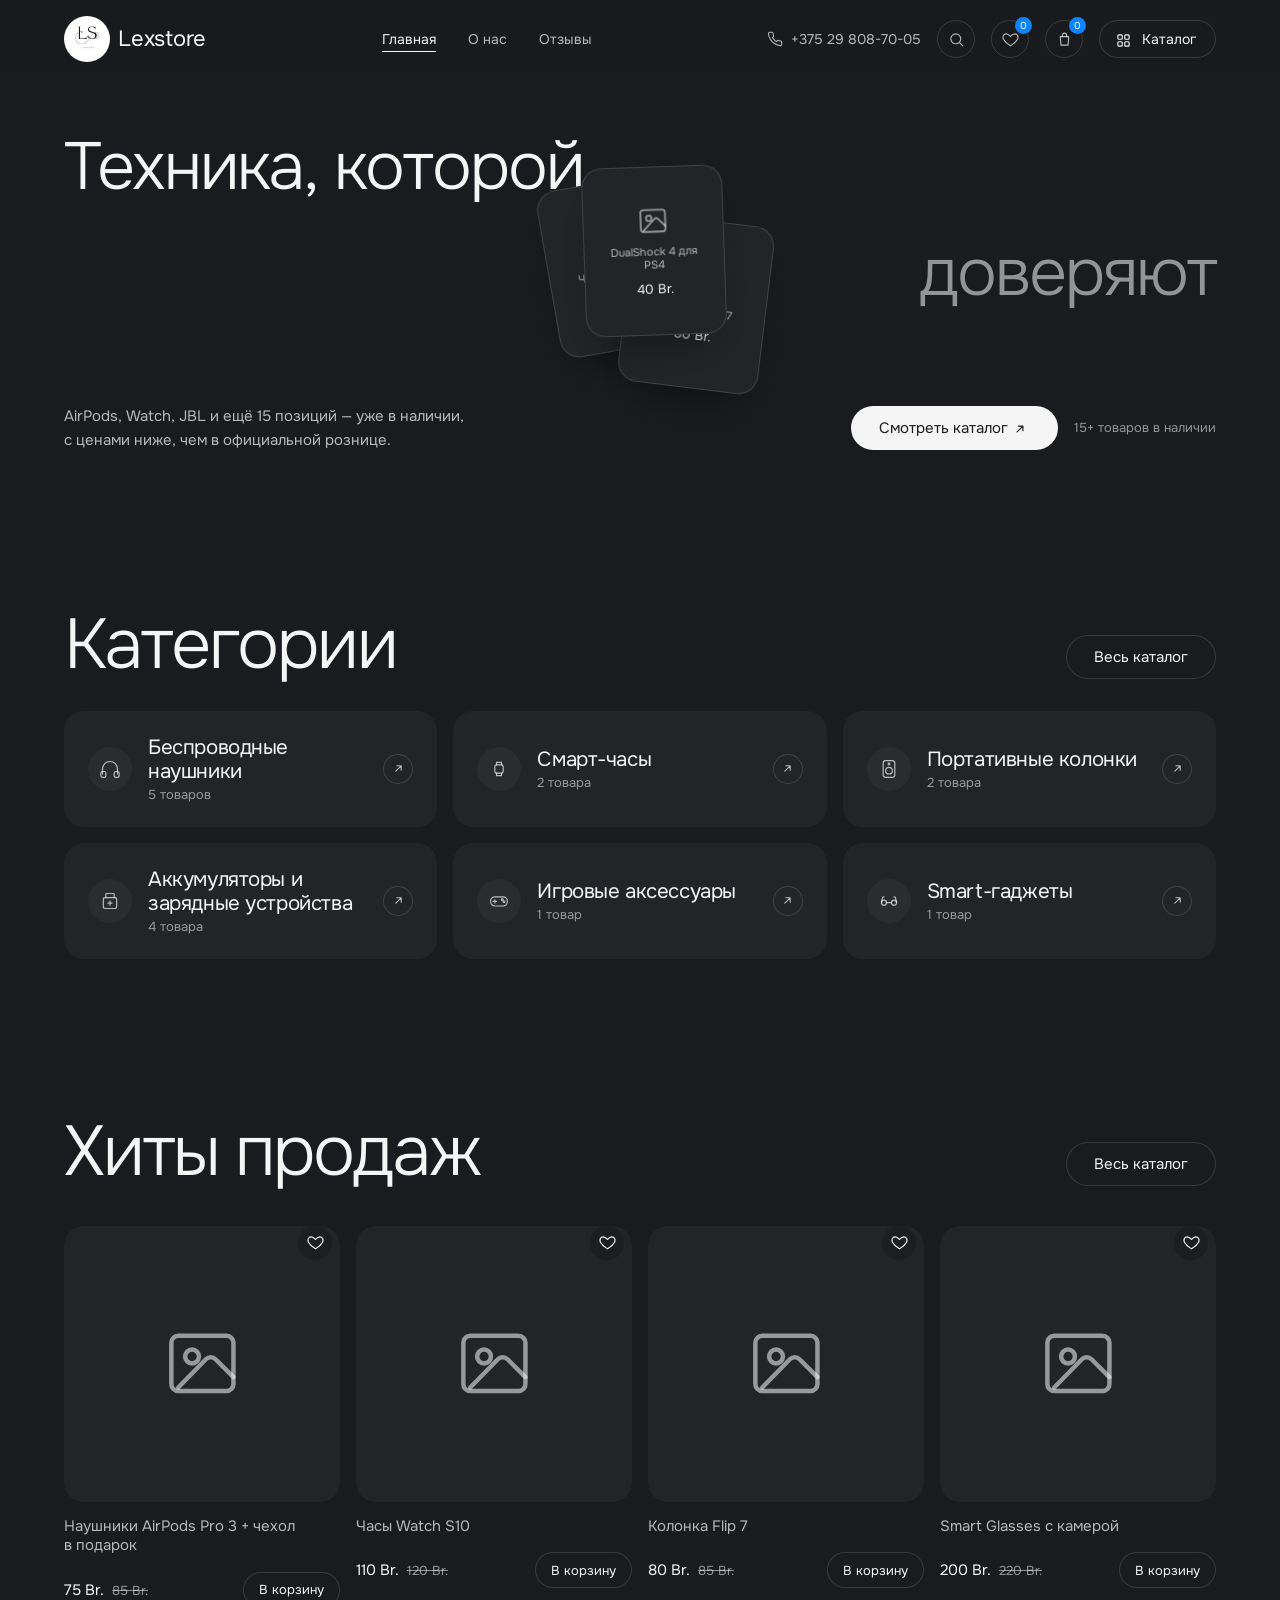
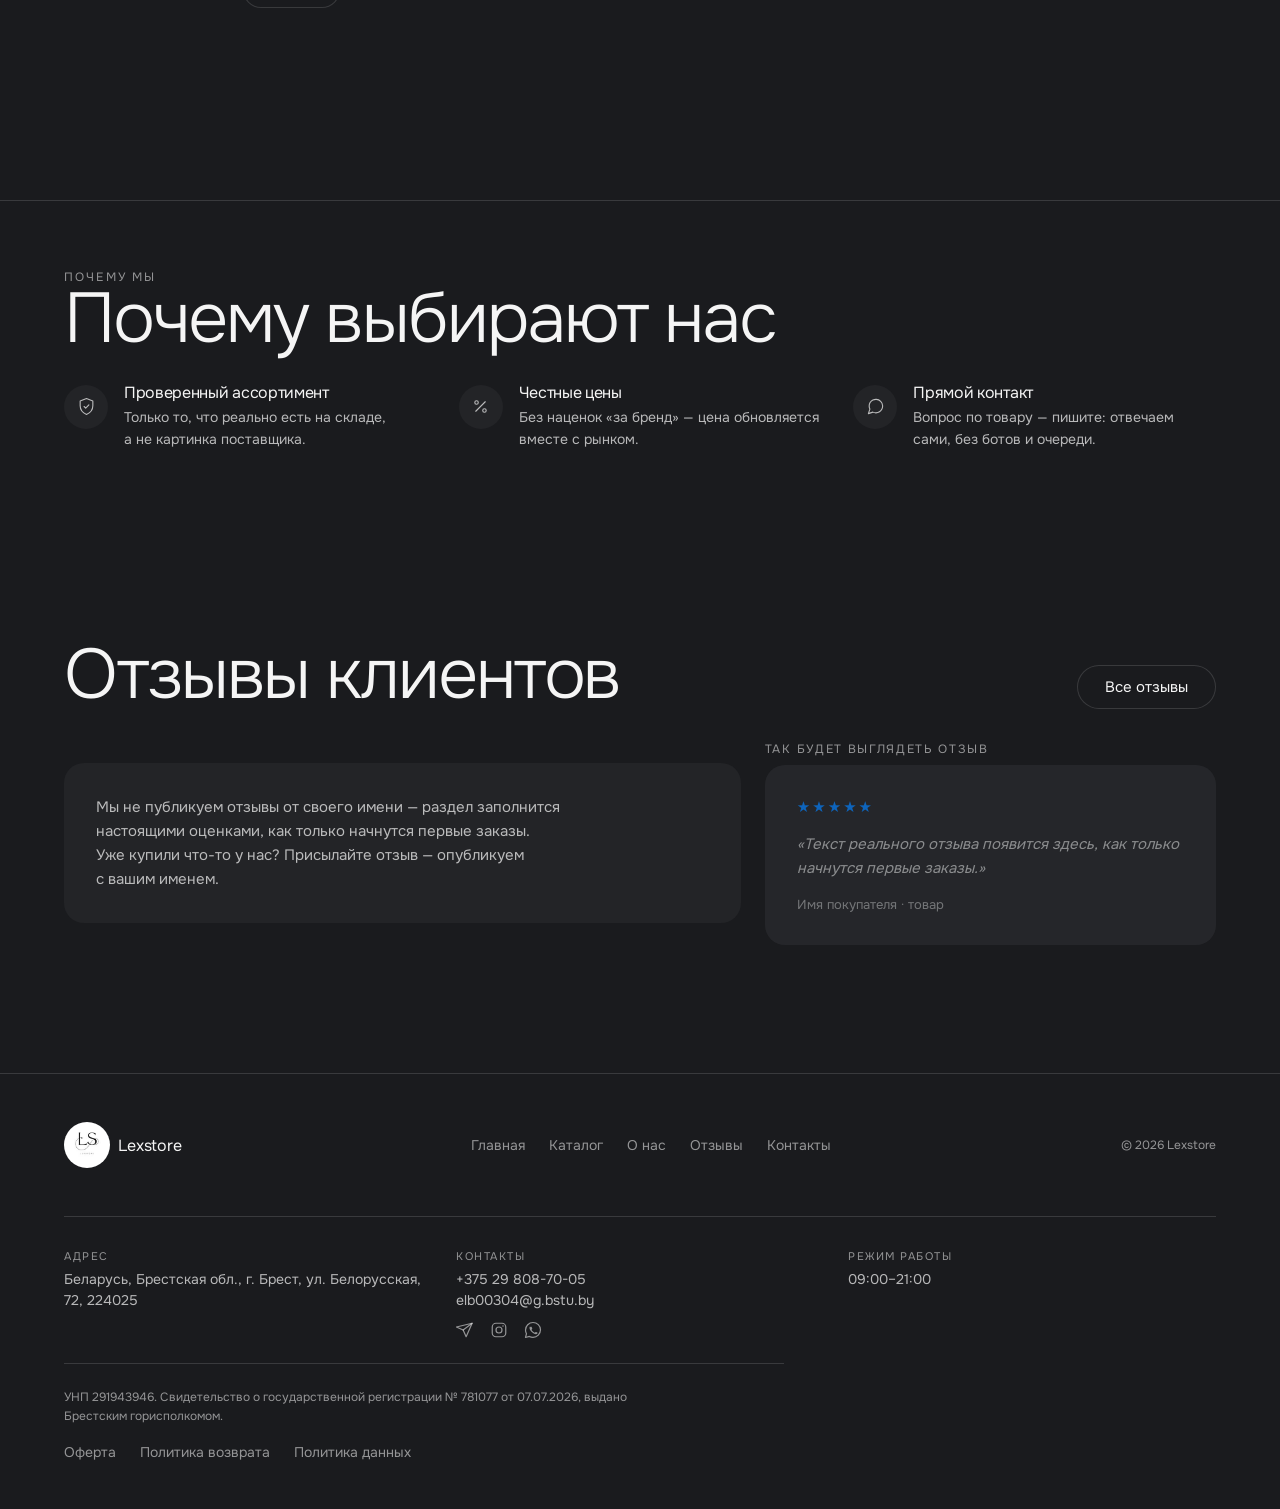
==== commit 6592ae4d: "Добавлены иконки соцсетей (Telegram, Instagram, WhatsApp) в футер" ====
--- a/index.html
+++ b/index.html
@@ -53,6 +53,10 @@
       <svg class="btn__arrow" width="15" height="15" viewBox="0 0 24 24" fill="none" stroke="currentColor" stroke-width="1.8" stroke-linecap="round" stroke-linejoin="round"><rect x="3" y="3" width="7" height="7" rx="1.5"/><rect x="14" y="3" width="7" height="7" rx="1.5"/><rect x="3" y="14" width="7" height="7" rx="1.5"/><rect x="14" y="14" width="7" height="7" rx="1.5"/></svg>
       <span class="btn__label">Каталог</span>
     </a>
+    <button class="icon-btn menu-toggle" type="button" data-menu-toggle aria-label="Меню" aria-expanded="false">
+      <svg class="menu-toggle__bars" viewBox="0 0 24 24" fill="none" stroke="currentColor" stroke-width="1.6" stroke-linecap="round"><path d="M4 7h16M4 12h16M4 17h16"/></svg>
+      <svg class="menu-toggle__close" viewBox="0 0 24 24" fill="none" stroke="currentColor" stroke-width="1.6" stroke-linecap="round"><path d="M6 6l12 12M18 6L6 18"/></svg>
+    </button>
   </div>
 </header>
 
@@ -67,6 +71,21 @@
   </form>
 </div>
 
+<div class="mobile-nav" data-mobile-nav hidden>
+  <nav class="mobile-nav__inner">
+    <a href="index.html" class="is-active">Главная</a>
+    <a href="catalog.html">Каталог</a>
+    <a href="about.html">О нас</a>
+    <a href="reviews.html">Отзывы</a>
+    <a href="wishlist.html">Избранное</a>
+    <a href="cart.html">Корзина</a>
+  </nav>
+  <a class="mobile-nav__phone" href="tel:+375298087005">
+    <svg viewBox="0 0 24 24" fill="none" stroke="currentColor" stroke-width="1.6" stroke-linecap="round" stroke-linejoin="round"><path d="M22 16.92v3a2 2 0 0 1-2.18 2 19.79 19.79 0 0 1-8.63-3.07 19.5 19.5 0 0 1-6-6 19.79 19.79 0 0 1-3.07-8.67A2 2 0 0 1 4.11 2h3a2 2 0 0 1 2 1.72c.127.96.362 1.903.7 2.81a2 2 0 0 1-.45 2.11L8.09 9.91a16 16 0 0 0 6 6l1.27-1.27a2 2 0 0 1 2.11-.45c.907.338 1.85.573 2.81.7A2 2 0 0 1 22 16.92Z"/></svg>
+    <span>+375&nbsp;29&nbsp;808-70-05</span>
+  </a>
+</div>
+
 <main>
   <section class="hero">
     <div class="wrap hero__grid" data-rise-group>
@@ -201,6 +220,17 @@
       <div>
         <dt>Контакты</dt>
         <dd><a href="tel:+375298087005">+375&nbsp;29&nbsp;808-70-05</a><br><a href="mailto:elb00304@g.bstu.by">elb00304@g.bstu.by</a></dd>
+        <div class="site-footer__socials">
+          <a href="https://t.me/LexStore15" target="_blank" rel="noopener noreferrer" aria-label="Telegram">
+            <svg viewBox="0 0 24 24" fill="none" stroke="currentColor" stroke-width="1.6" stroke-linecap="round" stroke-linejoin="round"><path d="m21.5 3-8 18-4-9-9-4Z"/><path d="M21.5 3 9.5 12"/></svg>
+          </a>
+          <a href="https://www.instagram.com/lex_store23/" target="_blank" rel="noopener noreferrer" aria-label="Instagram">
+            <svg viewBox="0 0 24 24" fill="none" stroke="currentColor" stroke-width="1.6" stroke-linecap="round" stroke-linejoin="round"><rect x="3" y="3" width="18" height="18" rx="5"/><circle cx="12" cy="12" r="4"/><circle cx="17.3" cy="6.7" r="1" fill="currentColor" stroke="none"/></svg>
+          </a>
+          <a href="https://wa.me/375298087005" target="_blank" rel="noopener noreferrer" aria-label="WhatsApp">
+            <svg viewBox="0 0 24 24" fill="none" stroke="currentColor" stroke-width="1.6" stroke-linecap="round" stroke-linejoin="round"><path d="M12 2C6.5 2 2 6.5 2 12c0 1.8.5 3.5 1.3 5L2 22l5.2-1.4c1.4.8 3.1 1.2 4.8 1.2 5.5 0 10-4.5 10-10S17.5 2 12 2Z"/><path d="M8.5 8.3c.2-.5.5-.5.7-.5h.5c.2 0 .4 0 .6.4.2.5.7 1.6.7 1.8.1.1.1.3 0 .4-.1.2-.1.3-.3.4l-.4.5c-.1.2-.3.3-.1.6.2.3.8 1.3 1.7 2.1 1.2 1 2.1 1.3 2.4 1.5.3.1.5.1.6-.1l.6-.7c.2-.2.4-.2.6-.1l1.5.7c.2.1.4.2.4.3.1.5-.1 1-.4 1.3-.3.3-.9.6-1.7.6-1.9 0-4-1.3-5.6-2.8-1.3-1.3-2.2-2.9-2.4-3.4-.1-.3-.6-1.2-.6-2.2 0-1 .5-1.5.7-1.8Z" fill="currentColor" stroke="none"/></svg>
+          </a>
+        </div>
       </div>
       <div>
         <dt>Режим работы</dt>
--- a/styles.css
+++ b/styles.css
@@ -55,6 +55,11 @@
   font-family: var(--font-body);
   font-weight: 400;
   -webkit-font-smoothing: antialiased;
+  /* headings routinely join words with &nbsp; to keep short phrases from
+     orphaning — fine until a whole run has no breakable space left and a
+     narrow screen has nowhere to wrap it; this is the safety net so that
+     forces a break rather than pushing the page wider than the viewport */
+  overflow-wrap: break-word;
   /* overflow-x alone would silently compute overflow-y to `auto`, turning
      body into its own scroll container and breaking position:sticky (the
      hero pin) against the real viewport — pin overflow-y explicitly. */
@@ -270,6 +275,55 @@
 
 .site-actions .btn { padding: 0 20px; min-height: 38px; font-size: 14px; }
 
+/* burger — hidden on desktop, shown once .site-nav collapses on mobile */
+.menu-toggle { display: none; }
+.menu-toggle__close { display: none; }
+.menu-toggle[aria-expanded="true"] .menu-toggle__bars { display: none; }
+.menu-toggle[aria-expanded="true"] .menu-toggle__close { display: block; }
+
+/* mobile nav drawer — same collapse mechanic as the search panel, so the
+   two never fight for the same visual language */
+.mobile-nav {
+  position: fixed;
+  top: 0;
+  left: 0;
+  right: 0;
+  z-index: 39;
+  overflow: hidden;
+  max-height: 0;
+  background: var(--bg-soft);
+  border-bottom: 1px solid transparent;
+  transition: max-height 420ms var(--ease), border-color 420ms var(--ease);
+}
+.mobile-nav.is-open { max-height: 480px; border-bottom-color: var(--line); }
+
+.mobile-nav__inner {
+  display: flex;
+  flex-direction: column;
+  padding: 84px 0 var(--sp-2);
+}
+
+.mobile-nav__inner a {
+  padding: 13px var(--side);
+  font-size: 17px;
+  color: var(--ink-70);
+  transition: color 320ms var(--ease), background 320ms var(--ease);
+}
+.mobile-nav__inner a:hover { color: var(--ink); background: var(--bg-soft-2); }
+.mobile-nav__inner a.is-active { color: var(--ink); }
+
+.mobile-nav__phone {
+  display: flex;
+  align-items: center;
+  gap: 10px;
+  margin: var(--sp-1) var(--side) var(--sp-3);
+  padding-top: var(--sp-2);
+  border-top: 1px solid var(--line);
+  font-size: 15px;
+  color: var(--ink-70);
+}
+.mobile-nav__phone svg { width: 16px; height: 16px; flex: none; }
+
 /* search panel — collapses under the header, expands on toggle */
 .search-panel {
   position: fixed;
@@ -285,7 +339,11 @@
 }
 
 .search-panel.is-open {
-  max-height: 88px;
+  /* the row inside needs 84px of top offset (to clear the fixed header)
+     plus its own ~44px height plus bottom padding — 88px was clipping the
+     input/button almost entirely, so a tap on "Найти" landed on whatever
+     was actually painted there instead (the header behind it) */
+  max-height: 172px;
   border-bottom-color: var(--line);
 }
 
@@ -507,7 +565,7 @@
      "которой" */
   transform: translate(-38%, -22%);
   z-index: 2;
-  width: clamp(140px, 14vw, 190px);
+  width: clamp(190px, 19vw, 270px);
   aspect-ratio: 1 / 1;
 }
 
@@ -552,7 +610,9 @@
   align-items: center;
   justify-content: space-between;
   gap: var(--sp-3);
-  margin-top: var(--sp-4);
+  /* enough air that the CTA reads as its own row, not something crowded
+     under the (large, muted) second headline sitting right above it */
+  margin-top: var(--sp-7);
 }
 
 .hero__sub {
@@ -803,6 +863,20 @@
 .site-footer__contacts a { color: var(--ink-70); transition: color 320ms var(--ease); }
 .site-footer__contacts a:hover { color: var(--ink); }
 
+.site-footer__socials {
+  display: flex;
+  align-items: center;
+  gap: var(--sp-2);
+  margin-top: 10px;
+}
+.site-footer__socials a {
+  display: flex;
+  color: var(--ink-55);
+  transition: color 320ms var(--ease);
+}
+.site-footer__socials a:hover { color: var(--ink); }
+.site-footer__socials svg { width: 18px; height: 18px; }
+
 .site-footer__legal {
   margin-top: var(--sp-3);
   padding-top: var(--sp-3);
@@ -843,16 +917,10 @@
   position: sticky;
   top: 76px;
   z-index: 20;
-  display: flex;
-  align-items: center;
-  justify-content: space-between;
-  flex-wrap: wrap;
-  gap: var(--sp-2);
   background: rgba(26, 27, 30, .86);
   backdrop-filter: blur(14px);
   -webkit-backdrop-filter: blur(14px);
   padding: var(--sp-2) 0;
-  margin-bottom: var(--sp-3);
   border-bottom: 1px solid var(--line);
 }
 
@@ -860,8 +928,12 @@
   display: flex;
   flex-wrap: wrap;
   gap: var(--sp-1);
-  flex: 1;
-  min-width: 0;
+}
+
+.catalog-toolbar {
+  display: flex;
+  justify-content: flex-end;
+  padding: var(--sp-2) 0;
 }
 
 .search-status {
@@ -899,8 +971,14 @@
 .product-card {
   position: relative;
   display: block;
+  min-width: 0; /* grid items refuse to shrink below their content's
+    min-content width by default — the price+button footer alone wants
+    more room than a narrow mobile column has, which was quietly forcing
+    the whole grid (and page) wider than the viewport */
   transition: transform 420ms var(--ease);
 }
+
+.product-card__footer { flex-wrap: wrap; }
 
 .product-card:hover { transform: translateY(-5px); }
 
@@ -1202,20 +1280,52 @@
 }
 
 @media (max-width: 560px) {
-  .site-nav a:not(.is-active) { display: none; }
+  .site-nav { display: none; }
+  .menu-toggle { display: flex; }
   .site-actions__phone { display: none; }
-  .site-actions .btn__label { display: none; }
-  .site-actions .btn { width: 38px; height: 38px; min-height: 38px; padding: 0; }
-  .site-actions .btn__arrow { transform: none !important; margin: 0; }
+  .site-actions > .btn { display: none; }
   .cat-grid { grid-template-columns: 1fr; }
-  .hero__meta { flex-direction: column; align-items: flex-start; margin-top: var(--sp-6); }
+  .hero__meta { flex-direction: column; align-items: flex-start; margin-top: var(--sp-4); }
   .hero { padding: 96px 0 var(--sp-5); }
-  .hero__stage { width: clamp(100px, 26vw, 130px); transform: translate(-30%, 4%); }
-  .hero__headings { gap: clamp(32px, 7vh, 56px); }
+  /* the cascade used to overlap the headline via absolute positioning —
+     fragile at narrow widths no matter how the transform was tuned. In
+     flow it can never sit on top of text again, full stop. */
+  .hero__stage {
+    position: relative;
+    top: auto;
+    left: auto;
+    transform: none;
+    width: clamp(150px, 46vw, 210px);
+    margin: 4px auto 0;
+  }
+  .hero__headings { gap: clamp(20px, 4vh, 32px); }
   .hits-grid { grid-template-columns: 1fr; }
   .related-grid { grid-template-columns: 1fr; }
-  .filters { flex-direction: column; align-items: stretch; }
+  /* the sticky chip bar used to wrap onto 4-5 rows here and, being
+     sticky, pin that much of the screen for the whole scroll — one
+     slim scrollable row fixes it regardless of how many categories exist */
+  .filters__row {
+    flex-wrap: nowrap;
+    overflow-x: auto;
+    scrollbar-width: none;
+    padding-bottom: 2px;
+    /* fades the last visible chip instead of cutting it off mid-word, so
+       the row reads as "scroll for more" rather than looking clipped */
+    mask-image: linear-gradient(to right, #000 calc(100% - 28px), transparent 100%);
+    -webkit-mask-image: linear-gradient(to right, #000 calc(100% - 28px), transparent 100%);
+  }
+  .filters__row::-webkit-scrollbar { display: none; }
+  .filters__row .chip { flex: none; }
+  .catalog-toolbar { justify-content: flex-start; }
   .sort-field select { width: 100%; }
+
+  /* centered eyebrow + heading reads calmer on a narrow column than
+     text that starts flush left and trails off short of the right edge */
+  .catalog-head,
+  .page-head { text-align: center; }
+  .catalog-head [data-breadcrumbs] .breadcrumbs ol,
+  .page-head .breadcrumbs ol { justify-content: center; }
+  .page-head__lead { margin-left: auto; margin-right: auto; text-align: left; }
 }
 
 @media (max-width: 480px) {
